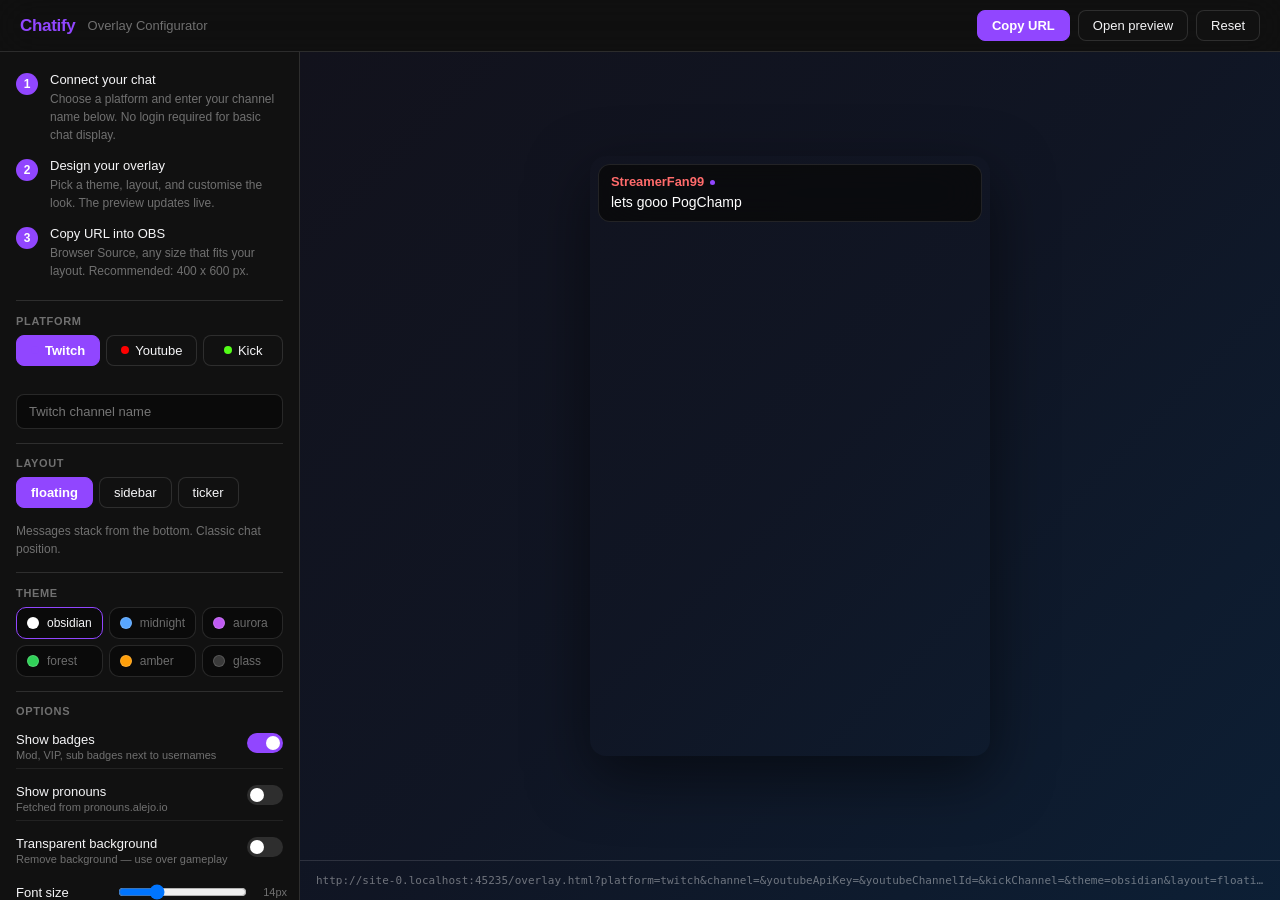
==== config.html @ 5ce88529 "Initial Chatify implementation. Scaffold the project and add platform connections, emotes, badges, p" ====
<!doctype html>
<html lang="en" data-theme="obsidian">
<head>
  <meta charset="utf-8" />
  <meta name="viewport" content="width=device-width, initial-scale=1" />
  <title>Chatify — Configurator</title>
  <style> body { background: #0a0a0a; } </style>
  <link rel="stylesheet" href="./src/styles/base.css" />
  <link rel="stylesheet" href="./src/styles/config.css" />
</head>
<body>
  <div id="cfg-shell">

    <header id="cfg-header">
      <div class="cfg-logo">Chatify</div>
      <div class="cfg-tagline">Overlay Configurator</div>
      <div class="cfg-header-actions">
        <button id="btn-copy" class="cfg-btn cfg-btn-primary">Copy URL</button>
        <button id="btn-open" class="cfg-btn">Open preview</button>
        <button id="btn-reset" class="cfg-btn">Reset</button>
      </div>
    </header>

    <div id="cfg-body">
      <aside id="cfg-sidebar"></aside>
      <main id="cfg-preview">
        <div id="cfg-preview-bg"></div>
        <div id="cfg-preview-frame-wrap">
          <iframe id="cfg-iframe" frameborder="0"></iframe>
        </div>
        <div id="cfg-preview-bar">
          <span id="cfg-url-display"></span>
        </div>
      </main>
    </div>

  </div>
  <script type="module">
    import { initConfig } from './src/config/controls.js';
    initConfig();
  </script>
</body>
</html>
---- src/styles/base.css ----
:root {
  --ch-bg:           rgba(10, 10, 10, 0.82);
  --ch-glass:        rgba(255, 255, 255, 0.07);
  --ch-glass-border: rgba(255, 255, 255, 0.12);
  --ch-text:         #ffffff;
  --ch-text-muted:   rgba(255, 255, 255, 0.45);
  --ch-accent:       #ffffff;
  --ch-radius-msg:   12px;
  --ch-radius-pill:  50px;
  --ch-blur:         blur(24px) saturate(180%);
  --ch-font:         -apple-system, 'SF Pro Display',
                     'Helvetica Neue', Arial, sans-serif;
}

[data-theme="obsidian"] {
  --ch-bg:           rgba(10, 10, 10, 0.85);
  --ch-accent:       #ffffff;
  --ch-glass-border: rgba(255, 255, 255, 0.1);
}
[data-theme="midnight"] {
  --ch-bg:           rgba(13, 17, 23, 0.88);
  --ch-accent:       #58a6ff;
  --ch-glass-border: rgba(88, 166, 255, 0.15);
}
[data-theme="aurora"] {
  --ch-bg:           rgba(26, 10, 46, 0.88);
  --ch-accent:       #bf5af2;
  --ch-glass-border: rgba(191, 90, 242, 0.2);
}
[data-theme="forest"] {
  --ch-bg:           rgba(10, 22, 40, 0.88);
  --ch-accent:       #30d158;
  --ch-glass-border: rgba(48, 209, 88, 0.15);
}
[data-theme="amber"] {
  --ch-bg:           rgba(28, 16, 9, 0.88);
  --ch-accent:       #ff9f0a;
  --ch-glass-border: rgba(255, 159, 10, 0.15);
}
[data-theme="glass"] {
  --ch-bg:           rgba(255, 255, 255, 0.08);
  --ch-glass-border: rgba(255, 255, 255, 0.18);
  --ch-accent:       #ffffff;
}

* { box-sizing: border-box; margin: 0; padding: 0; }
body {
  background: transparent;
  overflow: hidden;
  font-family: var(--ch-font);
}
#app { width: 100%; height: 100%; }
---- src/styles/config.css ----
:root {
  --cfg-bg: #0a0a0a;
  --cfg-surface: #111111;
  --cfg-surface2: #161616;
  --cfg-border: rgba(255,255,255,0.07);
  --cfg-border2: rgba(255,255,255,0.12);
  --cfg-text: #f5f5f7;
  --cfg-muted: rgba(255,255,255,0.4);
  --cfg-accent: #9146FF;
  --cfg-radius: 10px;
}

* { box-sizing: border-box; margin: 0; padding: 0; }
body {
  background: var(--cfg-bg);
  color: var(--cfg-text);
  font-family: -apple-system, 'SF Pro Display',
               'Helvetica Neue', Arial, sans-serif;
}

#cfg-shell {
  height: 100vh;
  display: flex;
  flex-direction: column;
}

#cfg-header {
  height: 52px;
  display: flex;
  align-items: center;
  padding: 0 20px;
  gap: 12px;
  background: rgba(17,17,17,0.9);
  backdrop-filter: blur(20px);
  border-bottom: 0.5px solid var(--cfg-border2);
  flex-shrink: 0;
}
.cfg-logo {
  font-size: 17px;
  font-weight: 600;
  color: #9146FF;
  letter-spacing: -0.3px;
}
.cfg-tagline {
  font-size: 13px;
  color: var(--cfg-muted);
}
.cfg-header-actions {
  margin-left: auto;
  display: flex;
  gap: 8px;
}

.cfg-btn {
  background: var(--cfg-surface);
  border: 0.5px solid var(--cfg-border2);
  color: var(--cfg-text);
  padding: 7px 14px;
  border-radius: 8px;
  font-size: 13px;
  cursor: pointer;
  transition: all 0.15s;
  white-space: nowrap;
}
.cfg-btn:hover {
  background: var(--cfg-surface2);
  border-color: rgba(255,255,255,0.2);
}
.cfg-btn-primary {
  background: #9146FF;
  border-color: #9146FF;
  color: #fff;
  font-weight: 600;
}
.cfg-btn-primary:hover { opacity: 0.88; }
.cfg-btn.cfg-active {
  background: #9146FF;
  border-color: #9146FF;
  color: #fff;
  font-weight: 600;
}

#cfg-body {
  flex: 1;
  display: flex;
  overflow: hidden;
}

#cfg-sidebar {
  width: 300px;
  flex-shrink: 0;
  overflow-y: auto;
  background: var(--cfg-surface);
  border-right: 0.5px solid var(--cfg-border2);
  scrollbar-width: none;
}
#cfg-sidebar::-webkit-scrollbar { display: none; }

#cfg-preview {
  flex: 1;
  display: flex;
  flex-direction: column;
  background: var(--cfg-bg);
  position: relative;
  overflow: hidden;
}
#cfg-preview-bg {
  position: absolute;
  inset: 0;
  background: linear-gradient(
    135deg, #1a1a2e 0%, #16213e 50%, #0f3460 100%
  );
  opacity: 0.5;
  pointer-events: none;
}
#cfg-preview-frame-wrap {
  flex: 1;
  display: flex;
  align-items: center;
  justify-content: center;
  padding: 32px;
  position: relative;
  z-index: 1;
}
#cfg-iframe {
  width: 400px;
  height: 600px;
  border-radius: 16px;
  background: transparent;
  border: none;
  box-shadow: 0 20px 60px rgba(0,0,0,0.5);
}
#cfg-preview-bar {
  height: 40px;
  border-top: 0.5px solid var(--cfg-border2);
  padding: 0 16px;
  display: flex;
  align-items: center;
  position: relative;
  z-index: 1;
}
#cfg-url-display {
  font-size: 11px;
  color: var(--cfg-muted);
  font-family: monospace;
  overflow: hidden;
  text-overflow: ellipsis;
  white-space: nowrap;
  flex: 1;
}

.cfg-intro {
  padding: 20px 16px;
  display: flex;
  flex-direction: column;
  gap: 14px;
}
.cfg-intro-step {
  display: flex;
  gap: 12px;
  align-items: flex-start;
}
.cfg-step-num {
  width: 22px; height: 22px;
  border-radius: 50%;
  background: #9146FF;
  color: #fff;
  font-size: 12px; font-weight: 700;
  display: flex; align-items: center; justify-content: center;
  flex-shrink: 0; margin-top: 1px;
}
.cfg-step-title {
  font-size: 13px; font-weight: 500;
  color: var(--cfg-text); margin-bottom: 3px;
}
.cfg-step-body {
  font-size: 12px; color: var(--cfg-muted); line-height: 1.5;
}

.cfg-divider {
  height: 0.5px;
  background: var(--cfg-border2);
  margin: 0 16px;
}

.cfg-section {
  padding: 14px 16px;
  display: flex;
  flex-direction: column;
  gap: 8px;
}
.cfg-section-label {
  font-size: 11px; font-weight: 600;
  letter-spacing: 0.06em;
  color: var(--cfg-muted);
  text-transform: uppercase;
}

.cfg-input {
  width: 100%;
  background: var(--cfg-bg);
  border: 0.5px solid var(--cfg-border2);
  color: var(--cfg-text);
  padding: 9px 12px;
  border-radius: 8px;
  font-size: 13px;
  outline: none;
  transition: border-color 0.15s;
}
.cfg-input:focus { border-color: #9146FF; }
.cfg-input-sm { margin-bottom: 4px; }

.cfg-btn-group {
  display: flex;
  gap: 6px;
  flex-wrap: wrap;
}

.cfg-platform-btn {
  display: flex;
  align-items: center;
  gap: 6px;
  flex: 1;
  justify-content: center;
}
.cfg-platform-dot {
  width: 8px; height: 8px;
  border-radius: 50%; flex-shrink: 0;
}
.cfg-dot-twitch  { background: #9146FF; }
.cfg-dot-youtube { background: #FF0000; }
.cfg-dot-kick    { background: #53FC18; }

.cfg-theme-grid {
  display: grid;
  grid-template-columns: repeat(3, 1fr);
  gap: 6px;
}
.cfg-theme-btn {
  display: flex; align-items: center;
  gap: 8px; padding: 8px 10px;
  background: var(--cfg-bg);
  border: 0.5px solid var(--cfg-border2);
  border-radius: 10px;
  color: var(--cfg-muted);
  font-size: 12px; cursor: pointer;
  transition: all 0.15s;
}
.cfg-theme-btn:hover {
  border-color: rgba(255,255,255,0.2);
  color: var(--cfg-text);
}
.cfg-theme-btn.cfg-active {
  border-color: #9146FF;
  color: var(--cfg-text);
}
.cfg-theme-dot {
  width: 12px; height: 12px;
  border-radius: 50%; flex-shrink: 0;
  border: 0.5px solid rgba(255,255,255,0.15);
}
.cfg-theme-dot-obsidian { background: #ffffff; }
.cfg-theme-dot-midnight { background: #58a6ff; }
.cfg-theme-dot-aurora   { background: #bf5af2; }
.cfg-theme-dot-forest   { background: #30d158; }
.cfg-theme-dot-amber    { background: #ff9f0a; }
.cfg-theme-dot-glass    { background: rgba(255,255,255,0.2); }

.cfg-layout-hint { margin-top: 6px; }
.cfg-hint-text {
  font-size: 12px; color: var(--cfg-muted); line-height: 1.5;
}

.cfg-toggle-row {
  display: flex; align-items: flex-start;
  justify-content: space-between;
  padding: 7px 0;
  border-bottom: 0.5px solid var(--cfg-border);
  cursor: pointer;
}
.cfg-toggle-row:last-of-type { border-bottom: none; }
.cfg-toggle-label-wrap {
  display: flex; flex-direction: column; gap: 2px; flex: 1;
}
.cfg-toggle-label { font-size: 13px; color: var(--cfg-text); }
.cfg-toggle-desc  { font-size: 11px; color: var(--cfg-muted); }
.cfg-toggle {
  position: relative; width: 36px; height: 20px;
  flex-shrink: 0; margin-top: 1px;
}
.cfg-toggle input {
  opacity: 0; width: 0; height: 0; position: absolute;
}
.cfg-toggle-track {
  display: block; width: 36px; height: 20px;
  background: rgba(255,255,255,0.12);
  border-radius: 10px; cursor: pointer;
  transition: background 0.2s;
}
.cfg-toggle input:checked + .cfg-toggle-track {
  background: #9146FF;
}
.cfg-toggle-thumb {
  position: absolute; top: 3px; left: 3px;
  width: 14px; height: 14px;
  border-radius: 50%; background: #fff;
  transition: transform 0.2s; pointer-events: none;
}
.cfg-toggle input:checked ~ .cfg-toggle-thumb {
  transform: translateX(16px);
}

.cfg-slider-row {
  display: flex; align-items: center;
  justify-content: space-between; gap: 12px;
  padding: 4px 0;
}
.cfg-slider-label {
  font-size: 13px; color: var(--cfg-text);
  min-width: 90px; flex-shrink: 0;
}
.cfg-slider-right {
  display: flex; align-items: center; gap: 8px; flex: 1;
}
.cfg-slider-right input[type=range] { flex: 1; }
.cfg-slider-val {
  font-size: 11px; color: var(--cfg-muted);
  min-width: 32px; text-align: right;
  font-variant-numeric: tabular-nums;
}

.cfg-select-row {
  display: flex; align-items: center;
  justify-content: space-between;
  padding: 4px 0;
}
.cfg-select-label {
  font-size: 13px; color: var(--cfg-text);
}
.cfg-select {
  background: var(--cfg-bg);
  border: 0.5px solid var(--cfg-border2);
  color: var(--cfg-text);
  padding: 6px 10px;
  border-radius: 8px;
  font-size: 12px;
  outline: none;
  cursor: pointer;
}

.cfg-platform-info {
  font-size: 11px; color: var(--cfg-muted);
  line-height: 1.5;
  padding: 8px 10px;
  background: var(--cfg-bg);
  border: 0.5px solid var(--cfg-border2);
  border-radius: 8px;
}
.cfg-link { color: #9146FF; text-decoration: none; }
.cfg-link:hover { text-decoration: underline; }

.cfg-connected-badge {
  font-size: 11px; font-weight: 500;
  color: #30d158;
  padding: 3px 8px;
  background: rgba(48, 209, 88, 0.1);
  border: 0.5px solid rgba(48, 209, 88, 0.25);
  border-radius: 20px;
  display: inline-block;
}

.cfg-obs-tip {
  font-size: 12px; color: var(--cfg-muted);
  line-height: 1.6;
  padding: 10px 12px;
  background: var(--cfg-bg);
  border: 0.5px solid var(--cfg-border2);
  border-radius: 8px;
}
.cfg-obs-tip strong { color: var(--cfg-text); }
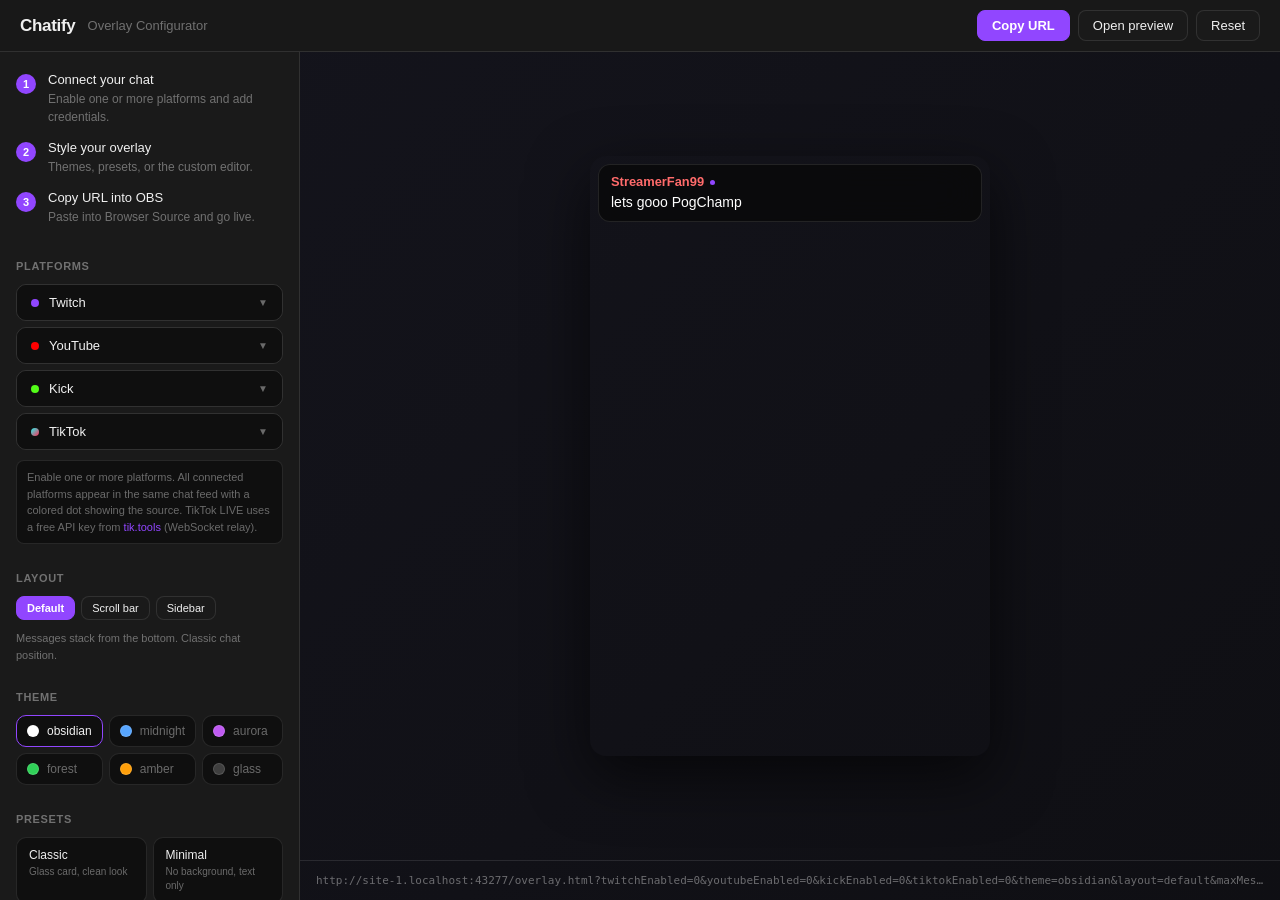
==== commit 7c4be7ec: "Multichat configurator, Kick/TikTok platforms, layout and styling fixes - Per-platform toggles with " ====
--- a/config.html
+++ b/config.html
@@ -4,7 +4,7 @@
   <meta charset="utf-8" />
   <meta name="viewport" content="width=device-width, initial-scale=1" />
   <title>Chatify — Configurator</title>
-  <style> body { background: #0a0a0a; } </style>
+  <style> body { background: #0f0f0f; } </style>
   <link rel="stylesheet" href="./src/styles/base.css" />
   <link rel="stylesheet" href="./src/styles/config.css" />
 </head>
@@ -22,6 +22,7 @@
     </header>
 
     <div id="cfg-body">
+      <aside id="cfg-custom-panel" aria-hidden="true"></aside>
       <aside id="cfg-sidebar"></aside>
       <main id="cfg-preview">
         <div id="cfg-preview-bg"></div>
--- a/src/styles/config.css
+++ b/src/styles/config.css
@@ -1,16 +1,17 @@
 :root {
-  --cfg-bg: #0a0a0a;
-  --cfg-surface: #111111;
-  --cfg-surface2: #161616;
-  --cfg-border: rgba(255,255,255,0.07);
-  --cfg-border2: rgba(255,255,255,0.12);
-  --cfg-text: #f5f5f7;
-  --cfg-muted: rgba(255,255,255,0.4);
-  --cfg-accent: #9146FF;
-  --cfg-radius: 10px;
+  --cfg-bg:       #0f0f0f;
+  --cfg-surface:  #1a1a1a;
+  --cfg-surface2: #222222;
+  --cfg-border:   rgba(255,255,255,0.06);
+  --cfg-border2:  rgba(255,255,255,0.10);
+  --cfg-text:     #f0f0f0;
+  --cfg-muted:    rgba(255,255,255,0.38);
+  --cfg-accent:   #9146FF;
+  --cfg-radius:   10px;
 }
 
 * { box-sizing: border-box; margin: 0; padding: 0; }
+
 body {
   background: var(--cfg-bg);
   color: var(--cfg-text);
@@ -30,21 +31,24 @@
   align-items: center;
   padding: 0 20px;
   gap: 12px;
-  background: rgba(17,17,17,0.9);
+  background: rgba(26,26,26,0.95);
   backdrop-filter: blur(20px);
   border-bottom: 0.5px solid var(--cfg-border2);
   flex-shrink: 0;
 }
+
 .cfg-logo {
   font-size: 17px;
   font-weight: 600;
-  color: #9146FF;
+  color: var(--cfg-text);
   letter-spacing: -0.3px;
 }
+
 .cfg-tagline {
   font-size: 13px;
   color: var(--cfg-muted);
 }
+
 .cfg-header-actions {
   margin-left: auto;
   display: flex;
@@ -62,20 +66,24 @@
   transition: all 0.15s;
   white-space: nowrap;
 }
+
 .cfg-btn:hover {
   background: var(--cfg-surface2);
-  border-color: rgba(255,255,255,0.2);
-}
+  border-color: rgba(255,255,255,0.18);
+}
+
 .cfg-btn-primary {
-  background: #9146FF;
-  border-color: #9146FF;
+  background: var(--cfg-accent);
+  border-color: var(--cfg-accent);
   color: #fff;
   font-weight: 600;
 }
+
 .cfg-btn-primary:hover { opacity: 0.88; }
+
 .cfg-btn.cfg-active {
-  background: #9146FF;
-  border-color: #9146FF;
+  background: var(--cfg-accent);
+  border-color: var(--cfg-accent);
   color: #fff;
   font-weight: 600;
 }
@@ -94,6 +102,7 @@
   border-right: 0.5px solid var(--cfg-border2);
   scrollbar-width: none;
 }
+
 #cfg-sidebar::-webkit-scrollbar { display: none; }
 
 #cfg-preview {
@@ -104,32 +113,34 @@
   position: relative;
   overflow: hidden;
 }
+
 #cfg-preview-bg {
   position: absolute;
   inset: 0;
-  background: linear-gradient(
-    135deg, #1a1a2e 0%, #16213e 50%, #0f3460 100%
-  );
-  opacity: 0.5;
+  background: linear-gradient(135deg, #1a1a2e 0%, #0f0f1a 100%);
+  opacity: 0.4;
   pointer-events: none;
 }
+
 #cfg-preview-frame-wrap {
   flex: 1;
   display: flex;
   align-items: center;
   justify-content: center;
-  padding: 32px;
+  padding: 40px;
   position: relative;
   z-index: 1;
 }
+
 #cfg-iframe {
   width: 400px;
   height: 600px;
   border-radius: 16px;
   background: transparent;
   border: none;
-  box-shadow: 0 20px 60px rgba(0,0,0,0.5);
-}
+  box-shadow: 0 20px 60px rgba(0,0,0,0.6);
+}
+
 #cfg-preview-bar {
   height: 40px;
   border-top: 0.5px solid var(--cfg-border2);
@@ -139,6 +150,7 @@
   position: relative;
   z-index: 1;
 }
+
 #cfg-url-display {
   font-size: 11px;
   color: var(--cfg-muted);
@@ -155,45 +167,61 @@
   flex-direction: column;
   gap: 14px;
 }
+
 .cfg-intro-step {
   display: flex;
   gap: 12px;
   align-items: flex-start;
 }
+
 .cfg-step-num {
-  width: 22px; height: 22px;
+  width: 20px;
+  height: 20px;
   border-radius: 50%;
-  background: #9146FF;
+  background: var(--cfg-accent);
   color: #fff;
-  font-size: 12px; font-weight: 700;
-  display: flex; align-items: center; justify-content: center;
-  flex-shrink: 0; margin-top: 1px;
-}
+  font-size: 11px;
+  font-weight: 700;
+  display: flex;
+  align-items: center;
+  justify-content: center;
+  flex-shrink: 0;
+  margin-top: 2px;
+}
+
 .cfg-step-title {
-  font-size: 13px; font-weight: 500;
-  color: var(--cfg-text); margin-bottom: 3px;
-}
+  font-size: 13px;
+  font-weight: 500;
+  color: var(--cfg-text);
+  margin-bottom: 3px;
+}
+
 .cfg-step-body {
-  font-size: 12px; color: var(--cfg-muted); line-height: 1.5;
+  font-size: 12px;
+  color: var(--cfg-muted);
+  line-height: 1.5;
+}
+
+.cfg-section {
+  padding: 14px 16px;
+  display: flex;
+  flex-direction: column;
+  gap: 10px;
+}
+
+.cfg-section-label {
+  font-size: 11px;
+  font-weight: 600;
+  letter-spacing: 0.06em;
+  color: var(--cfg-muted);
+  text-transform: uppercase;
+  margin-bottom: 2px;
 }
 
 .cfg-divider {
   height: 0.5px;
   background: var(--cfg-border2);
   margin: 0 16px;
-}
-
-.cfg-section {
-  padding: 14px 16px;
-  display: flex;
-  flex-direction: column;
-  gap: 8px;
-}
-.cfg-section-label {
-  font-size: 11px; font-weight: 600;
-  letter-spacing: 0.06em;
-  color: var(--cfg-muted);
-  text-transform: uppercase;
 }
 
 .cfg-input {
@@ -207,8 +235,8 @@
   outline: none;
   transition: border-color 0.15s;
 }
-.cfg-input:focus { border-color: #9146FF; }
-.cfg-input-sm { margin-bottom: 4px; }
+
+.cfg-input:focus { border-color: var(--cfg-accent); }
 
 .cfg-btn-group {
   display: flex;
@@ -216,49 +244,49 @@
   flex-wrap: wrap;
 }
 
-.cfg-platform-btn {
-  display: flex;
-  align-items: center;
-  gap: 6px;
-  flex: 1;
-  justify-content: center;
-}
-.cfg-platform-dot {
-  width: 8px; height: 8px;
-  border-radius: 50%; flex-shrink: 0;
-}
-.cfg-dot-twitch  { background: #9146FF; }
-.cfg-dot-youtube { background: #FF0000; }
-.cfg-dot-kick    { background: #53FC18; }
+.cfg-sm-btn {
+  padding: 5px 10px;
+  font-size: 11px;
+}
 
 .cfg-theme-grid {
   display: grid;
   grid-template-columns: repeat(3, 1fr);
   gap: 6px;
 }
+
 .cfg-theme-btn {
-  display: flex; align-items: center;
-  gap: 8px; padding: 8px 10px;
+  display: flex;
+  align-items: center;
+  gap: 8px;
+  padding: 8px 10px;
   background: var(--cfg-bg);
   border: 0.5px solid var(--cfg-border2);
   border-radius: 10px;
   color: var(--cfg-muted);
-  font-size: 12px; cursor: pointer;
+  font-size: 12px;
+  cursor: pointer;
   transition: all 0.15s;
 }
+
 .cfg-theme-btn:hover {
-  border-color: rgba(255,255,255,0.2);
-  color: var(--cfg-text);
-}
+  border-color: rgba(255,255,255,0.18);
+  color: var(--cfg-text);
+}
+
 .cfg-theme-btn.cfg-active {
-  border-color: #9146FF;
-  color: var(--cfg-text);
-}
+  border-color: var(--cfg-accent);
+  color: var(--cfg-text);
+}
+
 .cfg-theme-dot {
-  width: 12px; height: 12px;
-  border-radius: 50%; flex-shrink: 0;
-  border: 0.5px solid rgba(255,255,255,0.15);
-}
+  width: 12px;
+  height: 12px;
+  border-radius: 50%;
+  flex-shrink: 0;
+  border: 0.5px solid rgba(255,255,255,0.12);
+}
+
 .cfg-theme-dot-obsidian { background: #ffffff; }
 .cfg-theme-dot-midnight { background: #58a6ff; }
 .cfg-theme-dot-aurora   { background: #bf5af2; }
@@ -266,77 +294,147 @@
 .cfg-theme-dot-amber    { background: #ff9f0a; }
 .cfg-theme-dot-glass    { background: rgba(255,255,255,0.2); }
 
-.cfg-layout-hint { margin-top: 6px; }
-.cfg-hint-text {
-  font-size: 12px; color: var(--cfg-muted); line-height: 1.5;
+.cfg-preset-grid {
+  display: grid;
+  grid-template-columns: repeat(2, 1fr);
+  gap: 6px;
+}
+
+.cfg-preset-btn {
+  display: flex;
+  flex-direction: column;
+  gap: 3px;
+  padding: 10px 12px;
+  background: var(--cfg-bg);
+  border: 0.5px solid var(--cfg-border2);
+  border-radius: 10px;
+  color: var(--cfg-muted);
+  font-size: 12px;
+  cursor: pointer;
+  transition: all 0.15s;
+  text-align: left;
+}
+
+.cfg-preset-btn:hover {
+  border-color: rgba(255,255,255,0.18);
+  color: var(--cfg-text);
+}
+
+.cfg-preset-name {
+  font-weight: 500;
+  font-size: 12px;
+  color: var(--cfg-text);
+}
+
+.cfg-preset-desc {
+  font-size: 10px;
+  color: var(--cfg-muted);
+  line-height: 1.4;
 }
 
 .cfg-toggle-row {
-  display: flex; align-items: flex-start;
+  display: flex;
+  align-items: flex-start;
   justify-content: space-between;
   padding: 7px 0;
   border-bottom: 0.5px solid var(--cfg-border);
   cursor: pointer;
 }
+
 .cfg-toggle-row:last-of-type { border-bottom: none; }
+
 .cfg-toggle-label-wrap {
-  display: flex; flex-direction: column; gap: 2px; flex: 1;
-}
+  display: flex;
+  flex-direction: column;
+  gap: 2px;
+  flex: 1;
+}
+
 .cfg-toggle-label { font-size: 13px; color: var(--cfg-text); }
 .cfg-toggle-desc  { font-size: 11px; color: var(--cfg-muted); }
+
 .cfg-toggle {
-  position: relative; width: 36px; height: 20px;
-  flex-shrink: 0; margin-top: 1px;
-}
+  position: relative;
+  width: 36px;
+  height: 20px;
+  flex-shrink: 0;
+  margin-top: 1px;
+}
+
 .cfg-toggle input {
   opacity: 0; width: 0; height: 0; position: absolute;
 }
+
 .cfg-toggle-track {
-  display: block; width: 36px; height: 20px;
-  background: rgba(255,255,255,0.12);
-  border-radius: 10px; cursor: pointer;
+  display: block;
+  width: 36px;
+  height: 20px;
+  background: rgba(255,255,255,0.1);
+  border-radius: 10px;
+  cursor: pointer;
   transition: background 0.2s;
 }
+
 .cfg-toggle input:checked + .cfg-toggle-track {
-  background: #9146FF;
-}
+  background: var(--cfg-accent);
+}
+
 .cfg-toggle-thumb {
-  position: absolute; top: 3px; left: 3px;
-  width: 14px; height: 14px;
-  border-radius: 50%; background: #fff;
-  transition: transform 0.2s; pointer-events: none;
-}
+  position: absolute;
+  top: 3px; left: 3px;
+  width: 14px;
+  height: 14px;
+  border-radius: 50%;
+  background: #fff;
+  transition: transform 0.2s;
+  pointer-events: none;
+}
+
 .cfg-toggle input:checked ~ .cfg-toggle-thumb {
   transform: translateX(16px);
 }
 
 .cfg-slider-row {
-  display: flex; align-items: center;
-  justify-content: space-between; gap: 12px;
+  display: flex;
+  align-items: center;
+  justify-content: space-between;
+  gap: 12px;
   padding: 4px 0;
 }
+
 .cfg-slider-label {
-  font-size: 13px; color: var(--cfg-text);
-  min-width: 90px; flex-shrink: 0;
-}
+  font-size: 12px;
+  color: var(--cfg-text);
+  min-width: 100px;
+  flex-shrink: 0;
+}
+
 .cfg-slider-right {
-  display: flex; align-items: center; gap: 8px; flex: 1;
-}
+  display: flex;
+  align-items: center;
+  gap: 8px;
+  flex: 1;
+}
+
 .cfg-slider-right input[type=range] { flex: 1; }
+
 .cfg-slider-val {
-  font-size: 11px; color: var(--cfg-muted);
-  min-width: 32px; text-align: right;
+  font-size: 11px;
+  color: var(--cfg-muted);
+  min-width: 36px;
+  text-align: right;
   font-variant-numeric: tabular-nums;
 }
 
 .cfg-select-row {
-  display: flex; align-items: center;
+  display: flex;
+  align-items: center;
   justify-content: space-between;
   padding: 4px 0;
 }
-.cfg-select-label {
-  font-size: 13px; color: var(--cfg-text);
-}
+
+.cfg-select-label { font-size: 12px; color: var(--cfg-text); }
+
 .cfg-select {
   background: var(--cfg-bg);
   border: 0.5px solid var(--cfg-border2);
@@ -349,32 +447,309 @@
 }
 
 .cfg-platform-info {
-  font-size: 11px; color: var(--cfg-muted);
+  font-size: 11px;
+  color: var(--cfg-muted);
   line-height: 1.5;
   padding: 8px 10px;
   background: var(--cfg-bg);
   border: 0.5px solid var(--cfg-border2);
   border-radius: 8px;
 }
-.cfg-link { color: #9146FF; text-decoration: none; }
+
+.cfg-link { color: var(--cfg-accent); text-decoration: none; }
 .cfg-link:hover { text-decoration: underline; }
 
 .cfg-connected-badge {
-  font-size: 11px; font-weight: 500;
+  font-size: 11px;
+  font-weight: 500;
   color: #30d158;
   padding: 3px 8px;
-  background: rgba(48, 209, 88, 0.1);
-  border: 0.5px solid rgba(48, 209, 88, 0.25);
+  background: rgba(48,209,88,0.08);
+  border: 0.5px solid rgba(48,209,88,0.2);
   border-radius: 20px;
   display: inline-block;
 }
 
 .cfg-obs-tip {
-  font-size: 12px; color: var(--cfg-muted);
+  font-size: 12px;
+  color: var(--cfg-muted);
   line-height: 1.6;
   padding: 10px 12px;
   background: var(--cfg-bg);
   border: 0.5px solid var(--cfg-border2);
   border-radius: 8px;
 }
+
 .cfg-obs-tip strong { color: var(--cfg-text); }
+
+.cfg-layout-hint { margin-top: 2px; }
+
+.cfg-hint-text {
+  font-size: 11px;
+  color: var(--cfg-muted);
+  line-height: 1.5;
+}
+
+/* Platform collapsible sections */
+
+.cfg-platform-block {
+  border: 0.5px solid var(--cfg-border2);
+  border-radius: 10px;
+  overflow: hidden;
+}
+
+.cfg-platform-header {
+  display: flex;
+  align-items: center;
+  justify-content: space-between;
+  padding: 10px 14px;
+  background: var(--cfg-bg);
+  cursor: pointer;
+  user-select: none;
+  transition: background 0.15s;
+}
+
+.cfg-platform-header:hover {
+  background: var(--cfg-surface2);
+}
+
+.cfg-platform-header-left {
+  display: flex;
+  align-items: center;
+  gap: 10px;
+}
+
+.cfg-platform-dot-sm {
+  width: 8px;
+  height: 8px;
+  border-radius: 50%;
+  flex-shrink: 0;
+}
+
+.cfg-dot-twitch  { background: #9146FF; }
+.cfg-dot-youtube { background: #FF0000; }
+.cfg-dot-kick    { background: #53FC18; }
+.cfg-dot-tiktok  {
+  background: linear-gradient(135deg, #25f4ee 0%, #fe2c55 100%);
+}
+
+.cfg-platform-name {
+  font-size: 13px;
+  font-weight: 500;
+  color: var(--cfg-text);
+}
+
+.cfg-platform-header-right {
+  display: flex;
+  align-items: center;
+  gap: 10px;
+}
+
+.cfg-platform-chevron {
+  font-size: 10px;
+  color: var(--cfg-muted);
+  transition: transform 0.2s;
+}
+
+.cfg-platform-block.cfg-platform-open .cfg-platform-chevron {
+  transform: rotate(180deg);
+}
+
+.cfg-platform-body {
+  display: none;
+  flex-direction: column;
+  gap: 8px;
+  padding: 12px 14px;
+  border-top: 0.5px solid var(--cfg-border2);
+  background: var(--cfg-surface);
+}
+
+.cfg-platform-block.cfg-platform-open .cfg-platform-body {
+  display: flex;
+}
+
+/* Custom panel */
+
+#cfg-custom-panel {
+  display: none;
+  width: 300px;
+  flex-shrink: 0;
+  overflow-y: auto;
+  background: var(--cfg-surface);
+  border-right: 0.5px solid var(--cfg-border2);
+  flex-direction: column;
+  scrollbar-width: none;
+}
+
+#cfg-custom-panel::-webkit-scrollbar { display: none; }
+
+#cfg-custom-panel.cfg-panel-open {
+  display: flex;
+}
+
+.cfg-custom-header {
+  display: flex;
+  align-items: center;
+  justify-content: space-between;
+  padding: 14px 16px;
+  border-bottom: 0.5px solid var(--cfg-border2);
+  flex-shrink: 0;
+}
+
+.cfg-custom-title {
+  font-size: 13px;
+  font-weight: 500;
+  color: var(--cfg-text);
+}
+
+.cfg-custom-back {
+  font-size: 12px;
+  color: var(--cfg-muted);
+  background: none;
+  border: none;
+  cursor: pointer;
+  padding: 4px 8px;
+  border-radius: 6px;
+  transition: all 0.15s;
+}
+
+.cfg-custom-back:hover {
+  background: var(--cfg-surface2);
+  color: var(--cfg-text);
+}
+
+.cfg-custom-tabs {
+  display: flex;
+  border-bottom: 0.5px solid var(--cfg-border2);
+  flex-shrink: 0;
+}
+
+.cfg-custom-tab {
+  flex: 1;
+  padding: 10px 4px;
+  font-size: 11px;
+  font-weight: 500;
+  color: var(--cfg-muted);
+  background: none;
+  border: none;
+  border-bottom: 2px solid transparent;
+  cursor: pointer;
+  transition: all 0.15s;
+}
+
+.cfg-custom-tab:hover { color: var(--cfg-text); }
+
+.cfg-custom-tab.cfg-tab-active {
+  color: var(--cfg-accent);
+  border-bottom-color: var(--cfg-accent);
+}
+
+.cfg-custom-body {
+  flex: 1;
+  overflow-y: auto;
+  scrollbar-width: none;
+}
+
+.cfg-custom-body::-webkit-scrollbar { display: none; }
+
+.cfg-custom-section {
+  display: none;
+  padding: 14px 16px;
+  flex-direction: column;
+  gap: 10px;
+}
+
+.cfg-custom-section.cfg-section-active {
+  display: flex;
+}
+
+.cfg-sub-label {
+  font-size: 11px;
+  color: var(--cfg-muted);
+  margin-bottom: 2px;
+}
+
+.cfg-custom-enter-btn {
+  width: 100%;
+  padding: 10px;
+  background: var(--cfg-bg);
+  border: 0.5px solid var(--cfg-border2);
+  border-radius: 10px;
+  color: var(--cfg-text);
+  font-size: 13px;
+  font-weight: 500;
+  cursor: pointer;
+  transition: all 0.15s;
+  display: flex;
+  align-items: center;
+  justify-content: space-between;
+}
+
+.cfg-custom-enter-btn:hover {
+  border-color: var(--cfg-accent);
+  color: var(--cfg-accent);
+}
+
+/* Custom editor — color wheel + hex */
+
+.cfg-color-row {
+  display: flex;
+  align-items: center;
+  justify-content: space-between;
+  gap: 10px;
+  padding: 8px 0;
+  border-bottom: 0.5px solid var(--cfg-border);
+}
+
+.cfg-color-row:last-of-type {
+  border-bottom: none;
+}
+
+.cfg-color-label {
+  font-size: 12px;
+  color: var(--cfg-text);
+  flex-shrink: 0;
+}
+
+.cfg-color-input {
+  display: flex;
+  align-items: center;
+  gap: 10px;
+  min-width: 0;
+}
+
+.cfg-color-wheel {
+  width: 36px;
+  height: 36px;
+  padding: 0;
+  border: 0.5px solid var(--cfg-border2);
+  border-radius: 8px;
+  cursor: pointer;
+  background: transparent;
+  flex-shrink: 0;
+}
+
+.cfg-color-wheel::-webkit-color-swatch-wrapper {
+  padding: 2px;
+}
+
+.cfg-color-wheel::-webkit-color-swatch {
+  border-radius: 6px;
+  border: none;
+}
+
+.cfg-color-hex {
+  width: 88px;
+  background: var(--cfg-bg);
+  border: 0.5px solid var(--cfg-border2);
+  color: var(--cfg-text);
+  padding: 6px 8px;
+  border-radius: 8px;
+  font-size: 11px;
+  font-family: ui-monospace, monospace;
+  outline: none;
+}
+
+.cfg-color-hex:focus {
+  border-color: var(--cfg-accent);
+}
